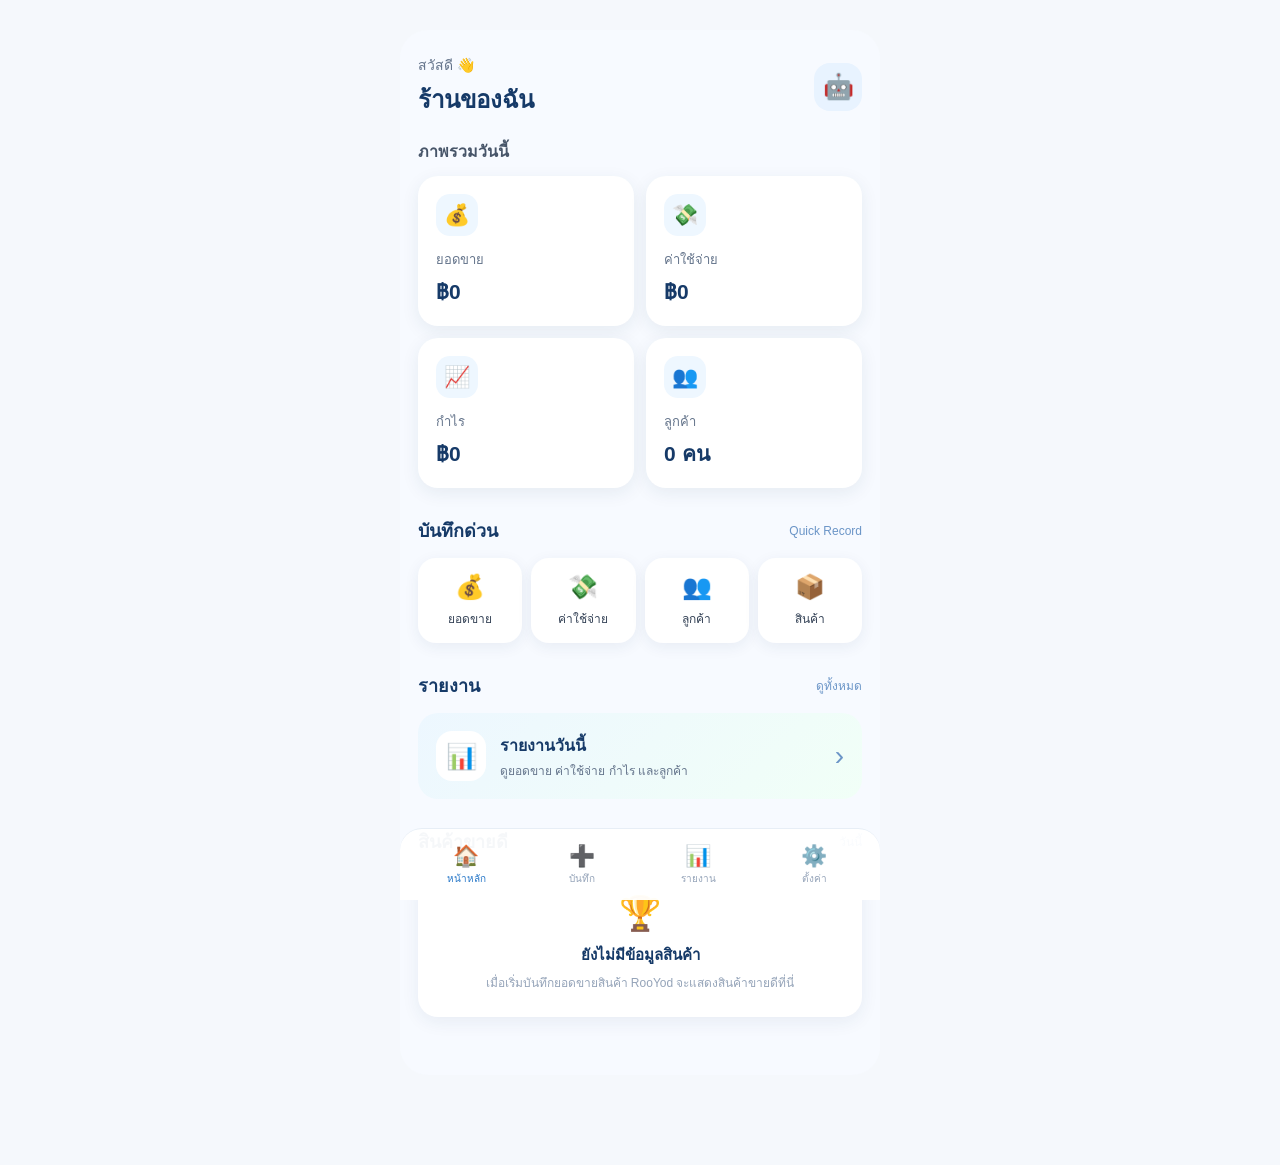
==== frontend/index.html @ 07566bac "day 26 add RooYod dashboard frontend" ====
<!DOCTYPE html>
<html lang="th">
<head>
    <meta charset="UTF-8">

    <meta
        name="viewport"
        content="width=device-width, initial-scale=1.0"
    >

    <title>RooYod by FlowMate</title>

    <link
        rel="stylesheet"
        href="style.css"
    >
</head>

<body>

    <div class="app-container">

        <header class="header">
            <div>
                <p class="greeting">สวัสดี 👋</p>
                <h1 class="shop-name">ร้านของฉัน</h1>
            </div>

            <div class="profile-button">
                🤖
            </div>
        </header>


        <section class="date-section">
            <p>ภาพรวมวันนี้</p>
        </section>


        <section class="summary-grid">

            <div class="summary-card">
                <div class="card-icon">💰</div>

                <div>
                    <p class="card-label">ยอดขาย</p>
                    <h2>฿0</h2>
                </div>
            </div>


            <div class="summary-card">
                <div class="card-icon">💸</div>

                <div>
                    <p class="card-label">ค่าใช้จ่าย</p>
                    <h2>฿0</h2>
                </div>
            </div>


            <div class="summary-card">
                <div class="card-icon">📈</div>

                <div>
                    <p class="card-label">กำไร</p>
                    <h2>฿0</h2>
                </div>
            </div>


            <div class="summary-card">
                <div class="card-icon">👥</div>

                <div>
                    <p class="card-label">ลูกค้า</p>
                    <h2>0 คน</h2>
                </div>
            </div>

        </section>


        <section class="section">

            <div class="section-header">
                <h2>บันทึกด่วน</h2>
                <span>Quick Record</span>
            </div>

            <div class="quick-grid">

                <button class="quick-button">
                    <span>💰</span>
                    <span>ยอดขาย</span>
                </button>

                <button class="quick-button">
                    <span>💸</span>
                    <span>ค่าใช้จ่าย</span>
                </button>

                <button class="quick-button">
                    <span>👥</span>
                    <span>ลูกค้า</span>
                </button>

                <button class="quick-button">
                    <span>📦</span>
                    <span>สินค้า</span>
                </button>

            </div>

        </section>


        <section class="section">

            <div class="section-header">
                <h2>รายงาน</h2>
                <span>ดูทั้งหมด</span>
            </div>

            <div class="report-card">

                <div class="report-icon">
                    📊
                </div>

                <div>
                    <h3>รายงานวันนี้</h3>
                    <p>
                        ดูยอดขาย ค่าใช้จ่าย กำไร และลูกค้า
                    </p>
                </div>

                <div class="arrow">
                    ›
                </div>

            </div>

        </section>


        <section class="section">

            <div class="section-header">
                <h2>สินค้าขายดี</h2>
                <span>วันนี้</span>
            </div>

            <div class="empty-card">

                <div class="empty-icon">
                    🏆
                </div>

                <h3>ยังไม่มีข้อมูลสินค้า</h3>

                <p>
                    เมื่อเริ่มบันทึกยอดขายสินค้า
                    RooYod จะแสดงสินค้าขายดีที่นี่
                </p>

            </div>

        </section>

    </div>


    <nav class="bottom-nav">

        <button class="nav-item active">
            <span>🏠</span>
            <small>หน้าหลัก</small>
        </button>

        <button class="nav-item">
            <span>➕</span>
            <small>บันทึก</small>
        </button>

        <button class="nav-item">
            <span>📊</span>
            <small>รายงาน</small>
        </button>

        <button class="nav-item">
            <span>⚙️</span>
            <small>ตั้งค่า</small>
        </button>

    </nav>


    <script src="script.js"></script>

</body>
</html>
---- frontend/style.css ----
* {
    margin: 0;
    padding: 0;
    box-sizing: border-box;
}

body {
    font-family: Arial, sans-serif;
    background: #f5f8fc;
    color: #1f2937;
    padding-bottom: 90px;
}

button {
    font-family: inherit;
}


/* =========================
   APP
========================= */

.app-container {
    width: 100%;
    max-width: 480px;
    margin: 0 auto;
    padding: 24px 18px 30px;
}


/* =========================
   HEADER
========================= */

.header {
    display: flex;
    align-items: center;
    justify-content: space-between;
    margin-bottom: 20px;
}

.greeting {
    font-size: 14px;
    color: #64748b;
    margin-bottom: 4px;
}

.shop-name {
    font-size: 24px;
    font-weight: 700;
    color: #163a68;
}

.profile-button {
    width: 48px;
    height: 48px;
    border-radius: 16px;
    background: #e8f3ff;
    display: flex;
    align-items: center;
    justify-content: center;
    font-size: 25px;
}


/* =========================
   DATE
========================= */

.date-section {
    margin-bottom: 12px;
}

.date-section p {
    font-size: 16px;
    font-weight: 600;
    color: #475569;
}


/* =========================
   SUMMARY
========================= */

.summary-grid {
    display: grid;
    grid-template-columns: repeat(2, 1fr);
    gap: 12px;
    margin-bottom: 28px;
}

.summary-card {
    background: #ffffff;
    border-radius: 20px;
    padding: 18px;
    box-shadow: 0 5px 18px rgba(30, 58, 95, 0.08);
}

.card-icon {
    width: 42px;
    height: 42px;
    border-radius: 14px;
    background: #eef7ff;
    display: flex;
    align-items: center;
    justify-content: center;
    font-size: 21px;
    margin-bottom: 13px;
}

.card-label {
    color: #64748b;
    font-size: 13px;
    margin-bottom: 5px;
}

.summary-card h2 {
    font-size: 21px;
    color: #163a68;
}


/* =========================
   SECTIONS
========================= */

.section {
    margin-bottom: 28px;
}

.section-header {
    display: flex;
    justify-content: space-between;
    align-items: center;
    margin-bottom: 13px;
}

.section-header h2 {
    font-size: 18px;
    color: #163a68;
}

.section-header span {
    font-size: 12px;
    color: #6b95c7;
}


/* =========================
   QUICK RECORD
========================= */

.quick-grid {
    display: grid;
    grid-template-columns: repeat(4, 1fr);
    gap: 9px;
}

.quick-button {
    border: none;
    background: #ffffff;
    border-radius: 18px;
    padding: 15px 5px;
    box-shadow: 0 4px 15px rgba(30, 58, 95, 0.07);
    display: flex;
    flex-direction: column;
    align-items: center;
    gap: 8px;
    cursor: pointer;
    color: #334155;
}

.quick-button span:first-child {
    font-size: 24px;
}

.quick-button span:last-child {
    font-size: 12px;
}


/* =========================
   REPORT
========================= */

.report-card {
    background: linear-gradient(
        135deg,
        #edf7ff,
        #f1fff7
    );
    padding: 18px;
    border-radius: 20px;
    display: flex;
    align-items: center;
    gap: 14px;
}

.report-icon {
    width: 50px;
    height: 50px;
    flex-shrink: 0;
    border-radius: 16px;
    background: #ffffff;
    display: flex;
    align-items: center;
    justify-content: center;
    font-size: 25px;
}

.report-card h3 {
    color: #163a68;
    font-size: 16px;
    margin-bottom: 4px;
}

.report-card p {
    color: #64748b;
    font-size: 12px;
    line-height: 1.5;
}

.arrow {
    margin-left: auto;
    font-size: 28px;
    color: #6b95c7;
}


/* =========================
   EMPTY / TOP PRODUCTS
========================= */

.empty-card {
    background: #ffffff;
    border-radius: 20px;
    padding: 24px 20px;
    text-align: center;
    box-shadow: 0 5px 18px rgba(30, 58, 95, 0.07);
}

.empty-icon {
    font-size: 34px;
    margin-bottom: 10px;
}

.empty-card h3 {
    color: #163a68;
    font-size: 15px;
    margin-bottom: 7px;
}

.empty-card p {
    color: #94a3b8;
    font-size: 12px;
    line-height: 1.6;
}


/* =========================
   BOTTOM NAVIGATION
========================= */

.bottom-nav {
    position: fixed;
    bottom: 0;
    left: 50%;
    transform: translateX(-50%);
    width: 100%;
    max-width: 480px;
    height: 72px;
    background: rgba(255, 255, 255, 0.96);
    border-top: 1px solid #e7eef6;
    display: grid;
    grid-template-columns: repeat(4, 1fr);
    padding: 7px 8px;
    z-index: 100;
}

.nav-item {
    background: transparent;
    border: none;
    display: flex;
    flex-direction: column;
    align-items: center;
    justify-content: center;
    gap: 3px;
    color: #94a3b8;
    cursor: pointer;
}

.nav-item span {
    font-size: 21px;
}

.nav-item small {
    font-size: 10px;
}

.nav-item.active {
    color: #2878c8;
}


/* =========================
   DESKTOP PREVIEW
========================= */

@media (min-width: 600px) {

    body {
        padding-top: 30px;
    }

    .app-container {
        background: #f7faff;
        min-height: 100vh;
        border-radius: 28px;
    }

    .bottom-nav {
        border-radius: 22px 22px 0 0;
    }
}
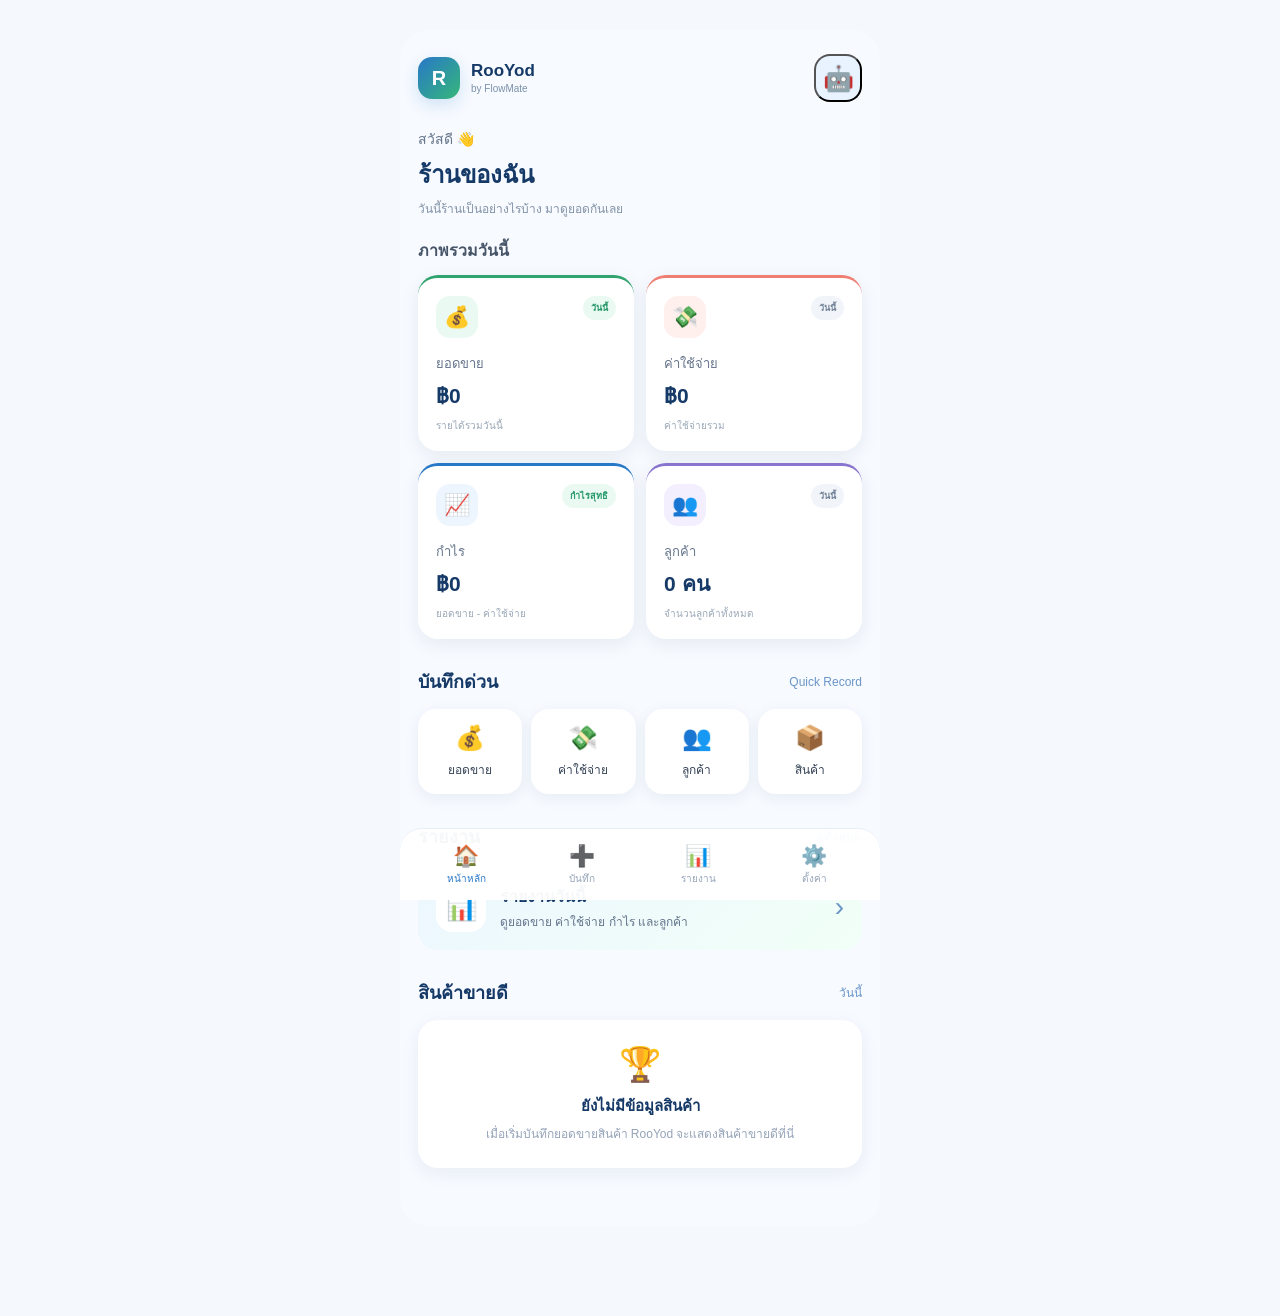
==== commit 523c0ac1: "day 26 improve RooYod dasboard v2" ====
--- a/frontend/index.html
+++ b/frontend/index.html
@@ -21,15 +21,47 @@
     <div class="app-container">
 
         <header class="header">
-            <div>
-                <p class="greeting">สวัสดี 👋</p>
-                <h1 class="shop-name">ร้านของฉัน</h1>
-            </div>
-
-            <div class="profile-button">
-                🤖
-            </div>
-        </header>
+
+    <div class="brand-area">
+
+        <div class="brand-badge">
+            R
+        </div>
+
+        <div>
+            <p class="brand-name">
+                RooYod
+            </p>
+
+            <p class="brand-subtitle">
+                by FlowMate
+            </p>
+        </div>
+
+    </div>
+
+    <button class="profile-button">
+        🤖
+    </button>
+
+</header>
+
+
+<section class="welcome-section">
+
+    <p class="greeting">
+        สวัสดี 👋
+    </p>
+
+    <h1 class="shop-name">
+        ร้านของฉัน
+    </h1>
+
+    <p class="welcome-text">
+        วันนี้ร้านเป็นอย่างไรบ้าง มาดูยอดกันเลย
+    </p>
+
+</section>
 
 
         <section class="date-section">
@@ -39,43 +71,118 @@
 
         <section class="summary-grid">
 
-            <div class="summary-card">
-                <div class="card-icon">💰</div>
-
-                <div>
-                    <p class="card-label">ยอดขาย</p>
-                    <h2>฿0</h2>
-                </div>
-            </div>
-
-
-            <div class="summary-card">
-                <div class="card-icon">💸</div>
-
-                <div>
-                    <p class="card-label">ค่าใช้จ่าย</p>
-                    <h2>฿0</h2>
-                </div>
-            </div>
-
-
-            <div class="summary-card">
-                <div class="card-icon">📈</div>
-
-                <div>
-                    <p class="card-label">กำไร</p>
-                    <h2>฿0</h2>
-                </div>
-            </div>
-
-
-            <div class="summary-card">
-                <div class="card-icon">👥</div>
-
-                <div>
-                    <p class="card-label">ลูกค้า</p>
-                    <h2>0 คน</h2>
-                </div>
+            <div class="summary-card sales-card">
+
+                <div class="card-top">
+
+                    <div class="card-icon">
+                        💰
+                    </div>
+
+                    <span class="card-status positive">
+                        วันนี้
+                    </span>
+
+                </div>
+
+                <p class="card-label">
+                    ยอดขาย
+                </p>
+
+                <h2>
+                    ฿0
+                </h2>
+
+                <p class="card-detail">
+                    รายได้รวมวันนี้
+                </p>
+
+            </div>
+
+
+            <div class="summary-card expense-card">
+
+                <div class="card-top">
+
+                    <div class="card-icon">
+                        💸
+                    </div>
+
+                    <span class="card-status">
+                        วันนี้
+                    </span>
+
+                </div>
+
+                <p class="card-label">
+                    ค่าใช้จ่าย
+                </p>
+
+                <h2>
+                    ฿0
+                </h2>
+
+                <p class="card-detail">
+                    ค่าใช้จ่ายรวม
+                </p>
+
+            </div>
+
+
+            <div class="summary-card profit-card">
+
+                <div class="card-top">
+
+                    <div class="card-icon">
+                        📈
+                    </div>
+
+                    <span class="card-status positive">
+                        กำไรสุทธิ
+                    </span>
+
+                </div>
+
+                <p class="card-label">
+                    กำไร
+                </p>
+
+                <h2>
+                    ฿0
+                </h2>
+
+                <p class="card-detail">
+                    ยอดขาย - ค่าใช้จ่าย
+                </p>
+
+            </div>
+
+            <div class="summary-card customer-card">
+
+                <div class="card-top">
+
+                    <div class="card-icon">
+                        👥
+                    </div>
+
+                    <span class="card-status">
+                        วันนี้
+                    </span>
+
+                </div>
+
+                <p class="card-label">
+                    ลูกค้า
+                </p>
+
+                <h2>
+                    0 คน
+                </h2>
+
+                <p class="card-detail">
+                    จำนวนลูกค้าทั้งหมด
+                </p>
+
             </div>
 
         </section>
--- a/frontend/style.css
+++ b/frontend/style.css
@@ -321,4 +321,187 @@
     .bottom-nav {
         border-radius: 22px 22px 0 0;
     }
+}
+/* =========================
+   ROOYOD DASHBOARD V2
+========================= */
+
+.header {
+    margin-bottom: 26px;
+}
+
+.brand-area {
+    display: flex;
+    align-items: center;
+    gap: 11px;
+}
+
+.brand-badge {
+    width: 42px;
+    height: 42px;
+    border-radius: 14px;
+
+    display: flex;
+    align-items: center;
+    justify-content: center;
+
+    background: linear-gradient(
+        135deg,
+        #2878c8,
+        #35b779
+    );
+
+    color: #ffffff;
+    font-size: 20px;
+    font-weight: 800;
+
+    box-shadow:
+        0 6px 16px rgba(40, 120, 200, 0.18);
+}
+
+.brand-name {
+    font-size: 17px;
+    font-weight: 800;
+    color: #163a68;
+    line-height: 1.1;
+}
+
+.brand-subtitle {
+    margin-top: 3px;
+    font-size: 10px;
+    color: #7b91aa;
+}
+
+
+/* Welcome */
+
+.welcome-section {
+    margin-bottom: 20px;
+}
+
+.welcome-section .greeting {
+    margin-bottom: 5px;
+}
+
+.welcome-text {
+    margin-top: 6px;
+
+    color: #8292a5;
+    font-size: 12px;
+    line-height: 1.5;
+}
+
+
+/* KPI */
+
+.summary-card {
+    min-height: 160px;
+    position: relative;
+    overflow: hidden;
+
+    transition:
+        transform 0.2s ease,
+        box-shadow 0.2s ease;
+}
+
+.summary-card:hover {
+    transform: translateY(-2px);
+
+    box-shadow:
+        0 9px 24px rgba(30, 58, 95, 0.11);
+}
+
+.card-top {
+    display: flex;
+    align-items: flex-start;
+    justify-content: space-between;
+
+    margin-bottom: 15px;
+}
+
+.card-top .card-icon {
+    margin-bottom: 0;
+}
+
+.card-status {
+    padding: 5px 8px;
+
+    border-radius: 999px;
+
+    background: #f1f5f9;
+
+    color: #718096;
+    font-size: 9px;
+    font-weight: 600;
+}
+
+.card-status.positive {
+    background: #eafaf2;
+    color: #239667;
+}
+
+.card-detail {
+    margin-top: 7px;
+
+    color: #9aa8b7;
+    font-size: 10px;
+    line-height: 1.4;
+}
+
+
+/* Individual KPI identity */
+
+.sales-card {
+    border-top: 3px solid #31a36e;
+}
+
+.expense-card {
+    border-top: 3px solid #ef7e73;
+}
+
+.profit-card {
+    border-top: 3px solid #2878c8;
+}
+
+.customer-card {
+    border-top: 3px solid #8a75ce;
+}
+
+
+.sales-card .card-icon {
+    background: #eafaf2;
+}
+
+.expense-card .card-icon {
+    background: #fff0ee;
+}
+
+.profit-card .card-icon {
+    background: #edf5ff;
+}
+
+.customer-card .card-icon {
+    background: #f3efff;
+}
+
+
+/* Quick record improvement */
+
+.quick-button {
+    min-height: 82px;
+
+    transition:
+        transform 0.15s ease,
+        box-shadow 0.15s ease;
+}
+
+.quick-button:hover {
+    transform: translateY(-2px);
+
+    box-shadow:
+        0 7px 20px rgba(30, 58, 95, 0.11);
+}
+
+.quick-button:active {
+    transform: scale(0.97);
 }
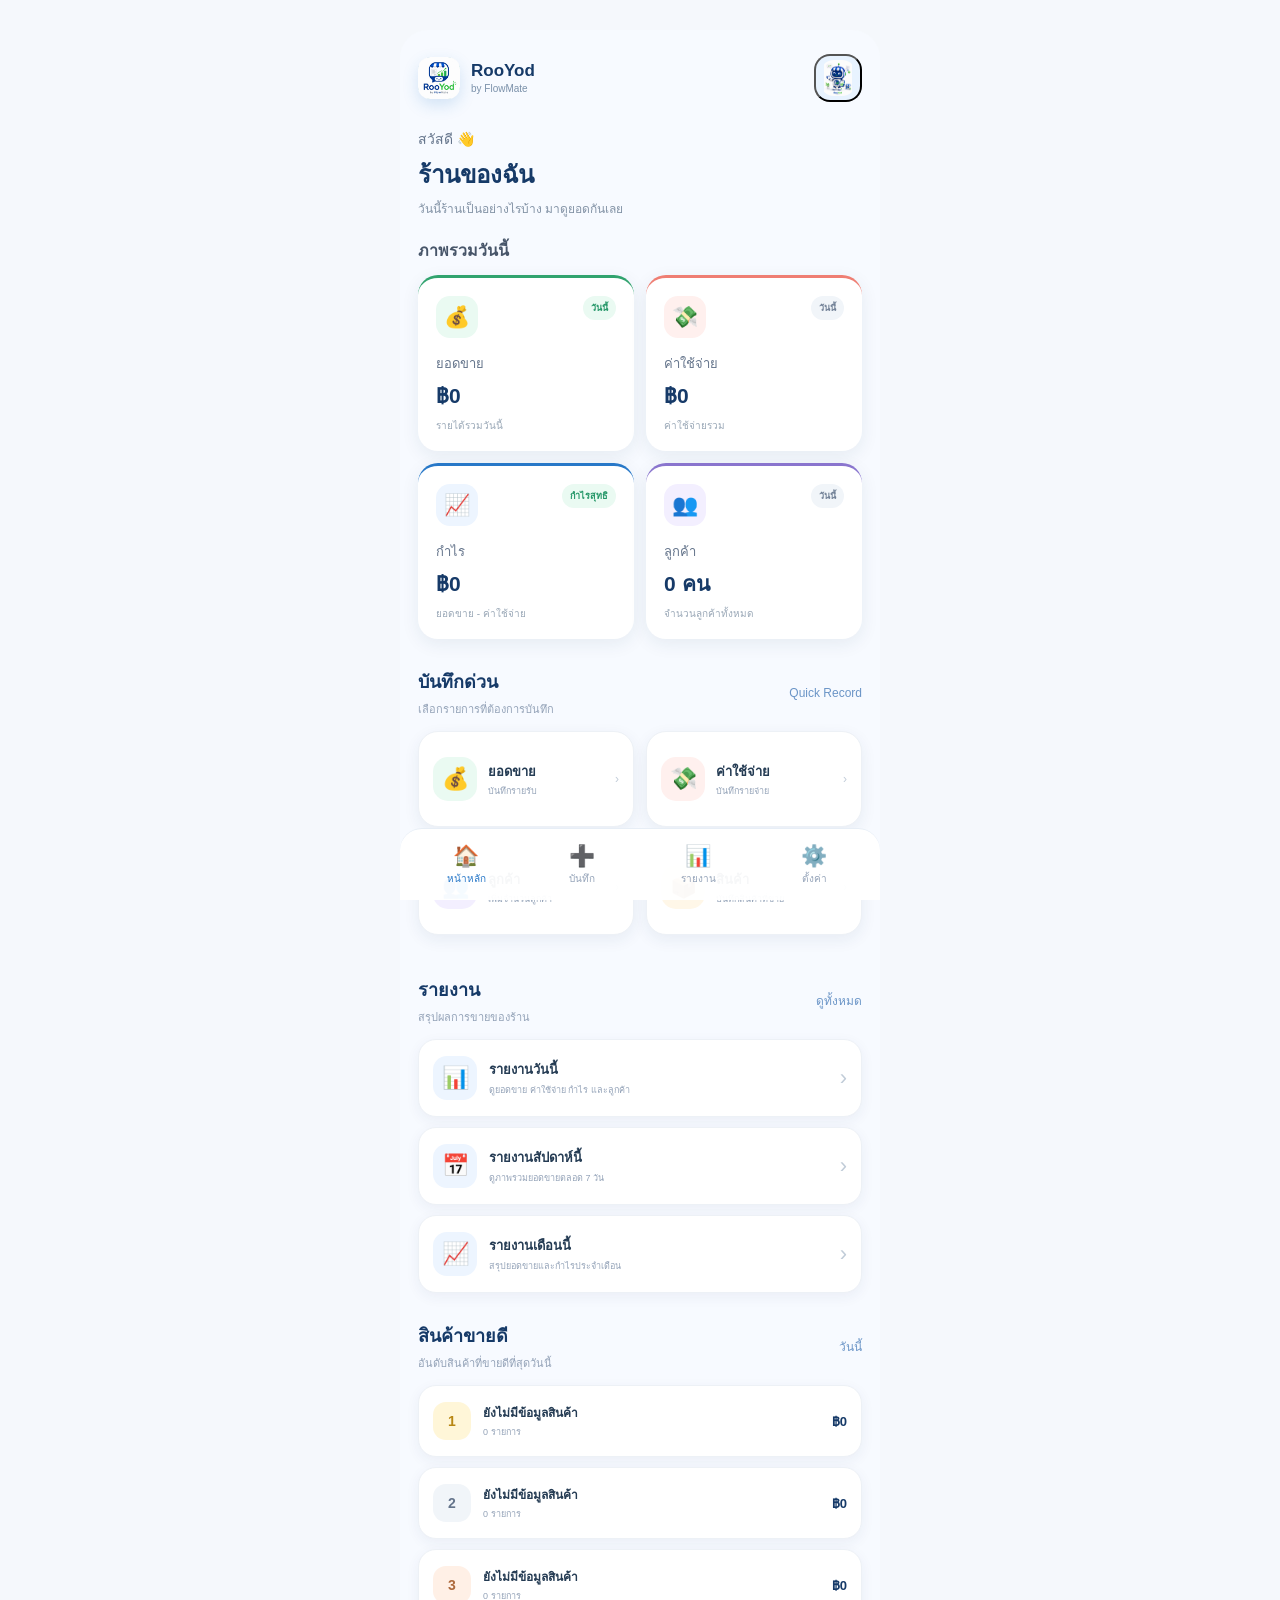
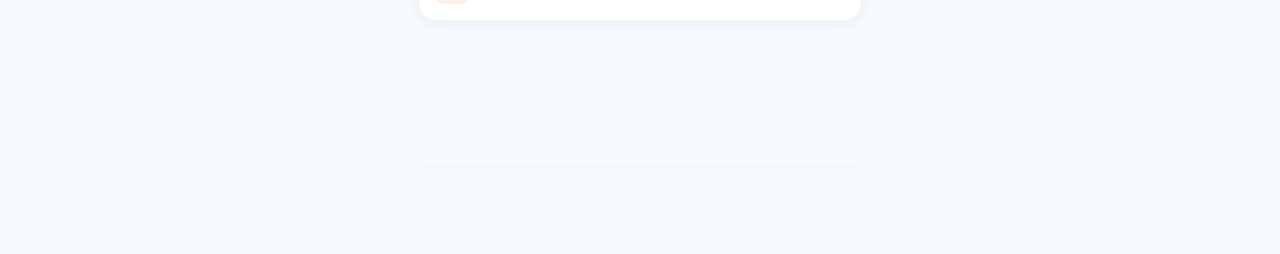
==== commit d8848349: "Day 26 finish" ====
--- a/frontend/index.html
+++ b/frontend/index.html
@@ -25,7 +25,11 @@
     <div class="brand-area">
 
         <div class="brand-badge">
-            R
+            <img
+                src="assets/rooyod-logo.jpg"
+                alt="RooYod Logo"
+                class="brand-logo"
+            >
         </div>
 
         <div>
@@ -41,8 +45,12 @@
     </div>
 
     <button class="profile-button">
-        🤖
-    </button>
+    <img
+        src="assets/rooyod-mascot.jpg"
+        alt="RooYod Mascot"
+        class="mascot-image"
+    >
+</button>
 
 </header>
 
@@ -188,95 +196,247 @@
         </section>
 
 
-        <section class="section">
+        <section class="section quick-section">
 
             <div class="section-header">
-                <h2>บันทึกด่วน</h2>
+                <div>
+                    <h2>บันทึกด่วน</h2>
+                    <p class="section-description">
+                        เลือกรายการที่ต้องการบันทึก
+                    </p>
+                </div>
                 <span>Quick Record</span>
             </div>
 
+
             <div class="quick-grid">
 
-                <button class="quick-button">
-                    <span>💰</span>
-                    <span>ยอดขาย</span>
+                <button class="quick-button quick-sales">
+
+                    <div class="quick-icon-wrap">
+                        💰
+                    </div>
+
+                    <div class="quick-content">
+                        <strong>ยอดขาย</strong>
+                        <small>บันทึกรายรับ</small>
+                    </div>
+
+                    <span class="quick-arrow">
+                        ›
+                    </span>
+
                 </button>
 
-                <button class="quick-button">
-                    <span>💸</span>
-                    <span>ค่าใช้จ่าย</span>
+
+                <button class="quick-button quick-expense">
+
+                    <div class="quick-icon-wrap">
+                        💸
+                    </div>
+
+                    <div class="quick-content">
+                        <strong>ค่าใช้จ่าย</strong>
+                        <small>บันทึกรายจ่าย</small>
+                    </div>
+
+                    <span class="quick-arrow">
+                        ›
+                    </span>
+
                 </button>
 
-                <button class="quick-button">
-                    <span>👥</span>
-                    <span>ลูกค้า</span>
+
+        <button class="quick-button quick-customer">
+
+            <div class="quick-icon-wrap">
+                👥
+            </div>
+
+            <div class="quick-content">
+                <strong>ลูกค้า</strong>
+                <small>เพิ่มจำนวนลูกค้า</small>
+            </div>
+
+            <span class="quick-arrow">
+                ›
+            </span>
+
+        </button>
+
+
+        <button class="quick-button quick-product">
+
+            <div class="quick-icon-wrap">
+                📦
+            </div>
+
+            <div class="quick-content">
+                <strong>สินค้า</strong>
+                <small>บันทึกสินค้าที่ขาย</small>
+            </div>
+
+            <span class="quick-arrow">
+                ›
+            </span>
+
+        </button>
+
+    </div>
+
+</section>
+
+
+        <section class="section report-section">
+
+            <div class="section-header">
+                <div>
+                    <h2>รายงาน</h2>
+                    <p class="section-description">
+                        สรุปผลการขายของร้าน
+                    </p>
+                </div>
+                <span>ดูทั้งหมด</span>
+            </div>
+
+
+            <div class="report-list">
+
+                <button class="report-item">
+
+                    <div class="report-icon-wrap">
+                        📊
+                    </div>
+
+                    <div class="report-info">
+                        <strong>รายงานวันนี้</strong>
+                        <small>
+                            ดูยอดขาย ค่าใช้จ่าย กำไร และลูกค้า
+                        </small>
+                    </div>
+
+                    <span class="report-arrow">
+                        ›
+                    </span>
+
                 </button>
 
-                <button class="quick-button">
-                    <span>📦</span>
-                    <span>สินค้า</span>
+
+                <button class="report-item">
+
+                    <div class="report-icon-wrap">
+                        📅
+                    </div>
+
+                    <div class="report-info">
+                        <strong>รายงานสัปดาห์นี้</strong>
+                        <small>
+                            ดูภาพรวมยอดขายตลอด 7 วัน
+                        </small>
+                    </div>
+
+                    <span class="report-arrow">
+                        ›
+                    </span>
+
                 </button>
 
+
+                <button class="report-item">
+
+                    <div class="report-icon-wrap">
+                        📈
+                    </div>
+
+                    <div class="report-info">
+                        <strong>รายงานเดือนนี้</strong>
+                        <small>
+                            สรุปยอดขายและกำไรประจำเดือน
+                        </small>
+                    </div>
+
+                    <span class="report-arrow">
+                        ›
+                    </span>
+
+                </button>
+
             </div>
 
         </section>
 
-
-        <section class="section">
-
-            <div class="section-header">
-                <h2>รายงาน</h2>
-                <span>ดูทั้งหมด</span>
-            </div>
-
-            <div class="report-card">
-
-                <div class="report-icon">
-                    📊
-                </div>
-
-                <div>
-                    <h3>รายงานวันนี้</h3>
-                    <p>
-                        ดูยอดขาย ค่าใช้จ่าย กำไร และลูกค้า
-                    </p>
-                </div>
-
-                <div class="arrow">
-                    ›
-                </div>
-
-            </div>
-
-        </section>
-
-
-        <section class="section">
-
-            <div class="section-header">
-                <h2>สินค้าขายดี</h2>
-                <span>วันนี้</span>
-            </div>
-
-            <div class="empty-card">
-
-                <div class="empty-icon">
-                    🏆
-                </div>
-
-                <h3>ยังไม่มีข้อมูลสินค้า</h3>
-
-                <p>
-                    เมื่อเริ่มบันทึกยอดขายสินค้า
-                    RooYod จะแสดงสินค้าขายดีที่นี่
-                </p>
-
-            </div>
-
-        </section>
-
+<section class="section top-products-section">
+
+    <div class="section-header">
+        <div>
+            <h2>สินค้าขายดี</h2>
+            <p class="section-description">
+                อันดับสินค้าที่ขายดีที่สุดวันนี้
+            </p>
+        </div>
+
+        <span>วันนี้</span>
     </div>
 
+
+    <div class="top-products-list">
+
+        <div class="product-rank-item">
+
+            <div class="rank-number gold">
+                1
+            </div>
+
+            <div class="product-info">
+                <strong>ยังไม่มีข้อมูลสินค้า</strong>
+                <small>0 รายการ</small>
+            </div>
+
+            <div class="product-amount">
+                ฿0
+            </div>
+
+        </div>
+
+
+        <div class="product-rank-item">
+
+            <div class="rank-number silver">
+                2
+            </div>
+
+            <div class="product-info">
+                <strong>ยังไม่มีข้อมูลสินค้า</strong>
+                <small>0 รายการ</small>
+            </div>
+
+            <div class="product-amount">
+                ฿0
+            </div>
+
+        </div>
+
+
+        <div class="product-rank-item">
+
+            <div class="rank-number bronze">
+                3
+            </div>
+
+            <div class="product-info">
+                <strong>ยังไม่มีข้อมูลสินค้า</strong>
+                <small>0 รายการ</small>
+            </div>
+
+            <div class="product-amount">
+                ฿0
+            </div>
+
+        </div>
+
+    </div>
+
+</section>
 
     <nav class="bottom-nav">
 
--- a/frontend/style.css
+++ b/frontend/style.css
@@ -504,4 +504,339 @@
 
 .quick-button:active {
     transform: scale(0.97);
+}
+
+/* =========================
+   QUICK RECORD V2.1
+========================= */
+
+.quick-section {
+    margin-top: 4px;
+}
+
+.section-description {
+    margin-top: 4px;
+    font-size: 11px;
+    color: #94a3b8;
+}
+
+.quick-grid {
+    display: grid;
+    grid-template-columns: repeat(2, 1fr);
+    gap: 12px;
+}
+
+.quick-button {
+    min-height: 96px;
+    padding: 14px;
+
+    border: 1px solid #edf1f6;
+    border-radius: 20px;
+
+    background: #ffffff;
+
+    display: grid;
+    grid-template-columns: auto 1fr auto;
+    align-items: center;
+    gap: 11px;
+
+    text-align: left;
+
+    box-shadow:
+        0 5px 16px rgba(30, 58, 95, 0.07);
+}
+
+.quick-icon-wrap {
+    width: 44px;
+    height: 44px;
+
+    border-radius: 15px;
+
+    display: flex;
+    align-items: center;
+    justify-content: center;
+
+    font-size: 22px;
+}
+
+.quick-content {
+    display: flex;
+    flex-direction: column;
+    gap: 3px;
+}
+
+.quick-content strong {
+    font-size: 13px;
+    color: #243b53;
+}
+
+.quick-content small {
+    font-size: 9px;
+    color: #94a3b8;
+    line-height: 1.35;
+}
+
+.quick-arrow {
+    font-size: 22px;
+    color: #c1ccd8;
+}
+
+
+/* สีแต่ละปุ่ม */
+
+.quick-sales .quick-icon-wrap {
+    background: #eafaf2;
+}
+
+.quick-expense .quick-icon-wrap {
+    background: #fff0ee;
+}
+
+.quick-customer .quick-icon-wrap {
+    background: #f3efff;
+}
+
+.quick-product .quick-icon-wrap {
+    background: #fff7e8;
+}
+
+
+/* Hover */
+
+.quick-button:hover {
+    transform: translateY(-2px);
+
+    box-shadow:
+        0 8px 22px rgba(30, 58, 95, 0.11);
+}
+
+.quick-button:active {
+    transform: scale(0.98);
+}
+
+
+/* Mobile */
+
+@media (max-width: 420px) {
+
+    .quick-grid {
+        grid-template-columns: 1fr;
+    }
+
+    .quick-button {
+        min-height: 78px;
+    }
+}
+
+/* =========================
+   MOBILE SAFE SPACE
+========================= */
+
+.app-container {
+    padding-bottom: 115px;
+}
+
+.quick-section {
+    padding-bottom: 12px;
+}
+
+@media (max-width: 420px) {
+
+    .app-container {
+        padding-left: 14px;
+        padding-right: 14px;
+        padding-bottom: 105px;
+    }
+
+    .summary-grid {
+        gap: 10px;
+    }
+
+    .summary-card {
+        min-height: 145px;
+        padding: 15px;
+    }
+}
+
+/* =========================
+   REPORT LIST V2.1
+========================= */
+
+.report-list {
+    display: flex;
+    flex-direction: column;
+    gap: 10px;
+}
+
+.report-item {
+    width: 100%;
+    min-height: 78px;
+
+    padding: 13px 14px;
+
+    border: 1px solid #edf1f6;
+    border-radius: 18px;
+
+    background: #ffffff;
+
+    display: grid;
+    grid-template-columns: auto 1fr auto;
+    align-items: center;
+    gap: 12px;
+
+    text-align: left;
+    cursor: pointer;
+
+    box-shadow:
+        0 4px 14px rgba(30, 58, 95, 0.06);
+
+    transition:
+        transform 0.15s ease,
+        box-shadow 0.15s ease;
+}
+
+.report-item:hover {
+    transform: translateY(-2px);
+
+    box-shadow:
+        0 7px 20px rgba(30, 58, 95, 0.10);
+}
+
+.report-item:active {
+    transform: scale(0.98);
+}
+
+.report-icon-wrap {
+    width: 44px;
+    height: 44px;
+
+    border-radius: 14px;
+
+    display: flex;
+    align-items: center;
+    justify-content: center;
+
+    background: #edf5ff;
+
+    font-size: 22px;
+}
+
+.report-info {
+    display: flex;
+    flex-direction: column;
+    gap: 4px;
+}
+
+.report-info strong {
+    color: #243b53;
+    font-size: 13px;
+}
+
+.report-info small {
+    color: #94a3b8;
+    font-size: 9px;
+    line-height: 1.4;
+}
+
+.report-arrow {
+    font-size: 22px;
+    color: #c1ccd8;
+}
+
+/* =========================
+   TOP PRODUCTS V2.1
+========================= */
+
+.top-products-list {
+    display: flex;
+    flex-direction: column;
+    gap: 10px;
+}
+
+.product-rank-item {
+    min-height: 72px;
+    padding: 12px 14px;
+
+    border: 1px solid #edf1f6;
+    border-radius: 18px;
+
+    background: #ffffff;
+
+    display: grid;
+    grid-template-columns: auto 1fr auto;
+    align-items: center;
+    gap: 12px;
+
+    box-shadow:
+        0 4px 14px rgba(30, 58, 95, 0.06);
+}
+
+.rank-number {
+    width: 38px;
+    height: 38px;
+
+    border-radius: 13px;
+
+    display: flex;
+    align-items: center;
+    justify-content: center;
+
+    font-size: 14px;
+    font-weight: 800;
+}
+
+.rank-number.gold {
+    background: #fff6d8;
+    color: #b88713;
+}
+
+.rank-number.silver {
+    background: #f1f5f9;
+    color: #64748b;
+}
+
+.rank-number.bronze {
+    background: #fff0e6;
+    color: #ad6a3d;
+}
+
+.product-info {
+    display: flex;
+    flex-direction: column;
+    gap: 3px;
+}
+
+.product-info strong {
+    color: #243b53;
+    font-size: 12px;
+}
+
+.product-info small {
+    color: #94a3b8;
+    font-size: 9px;
+}
+
+.product-amount {
+    color: #163a68;
+    font-size: 13px;
+    font-weight: 700;
+}
+
+.mascot-image {
+    width: 100%;
+    height: 100%;
+    object-fit: contain;
+    border-radius: 14px;
+}
+
+.profile-button {
+    overflow: hidden;
+    padding: 4px;
+}
+
+.brand-logo {
+    width: 100%;
+    height: 100%;
+    object-fit: contain;
+    border-radius: 12px;
 }
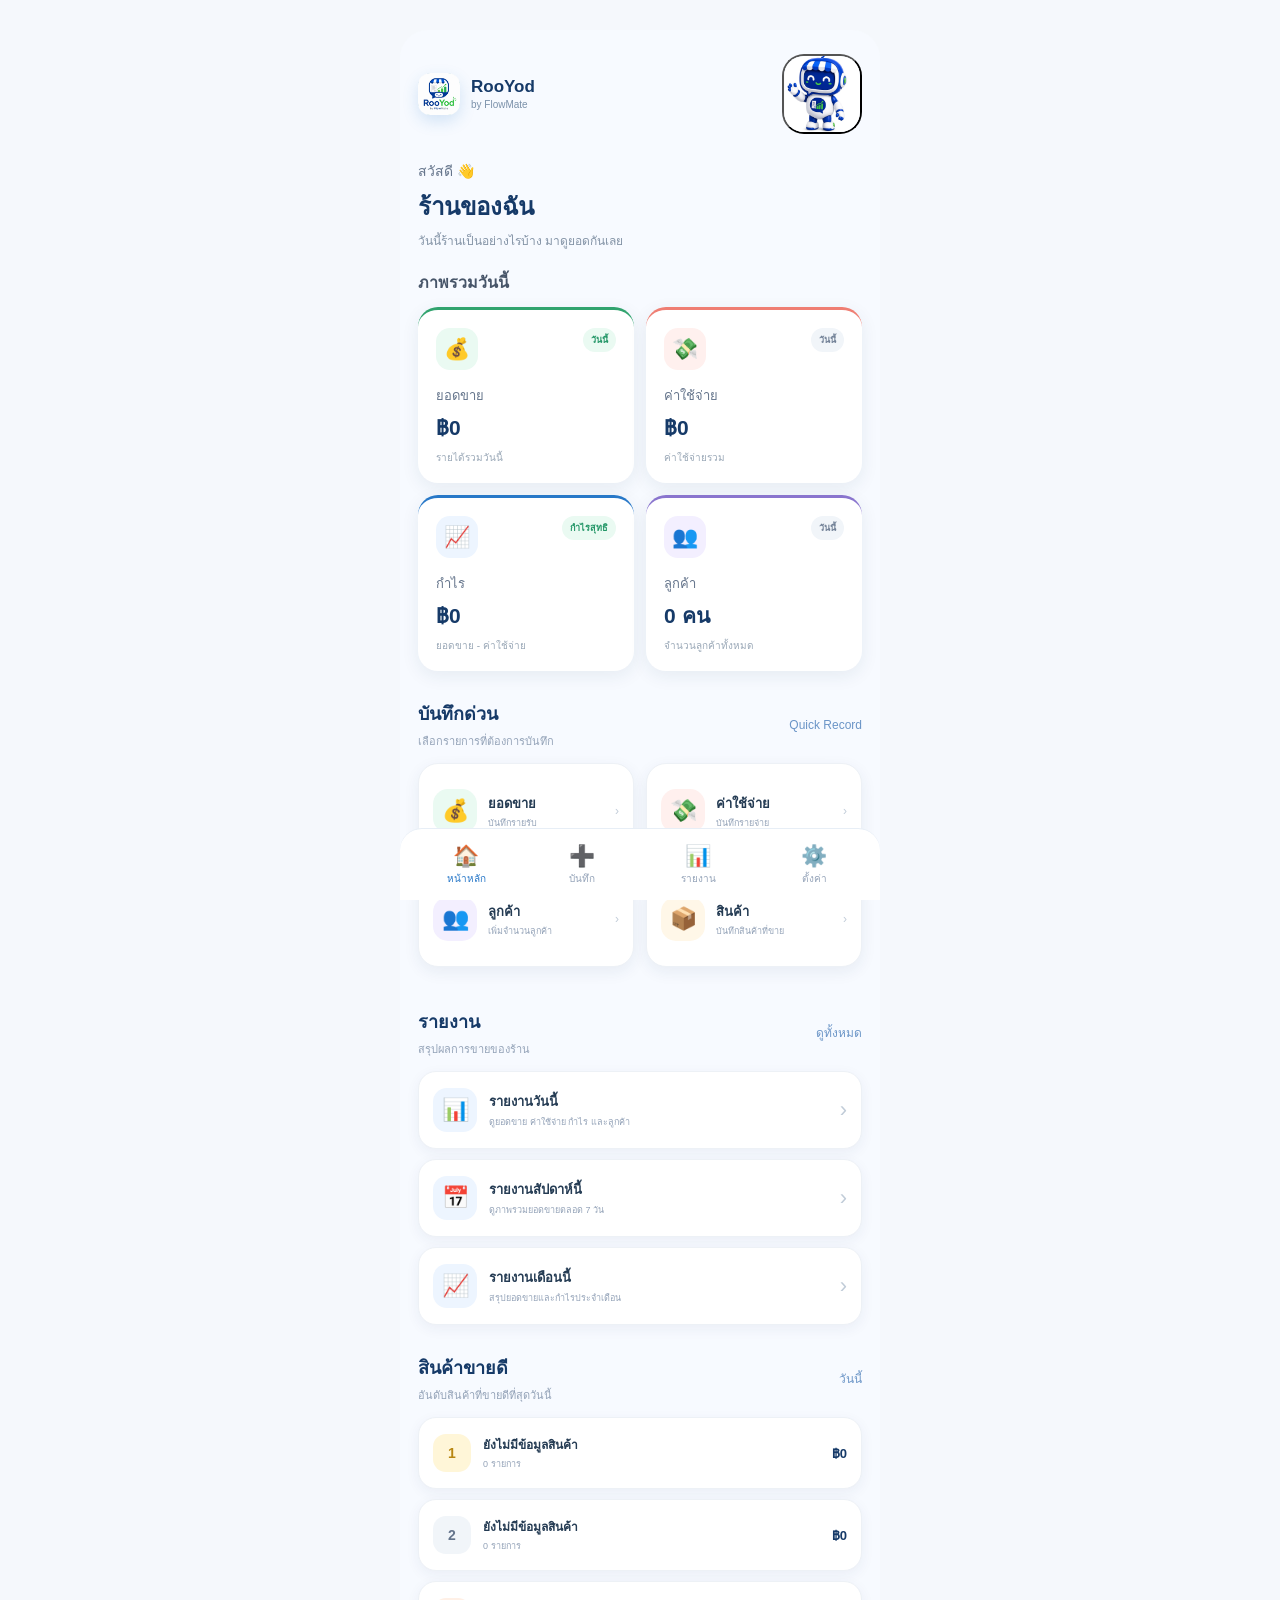
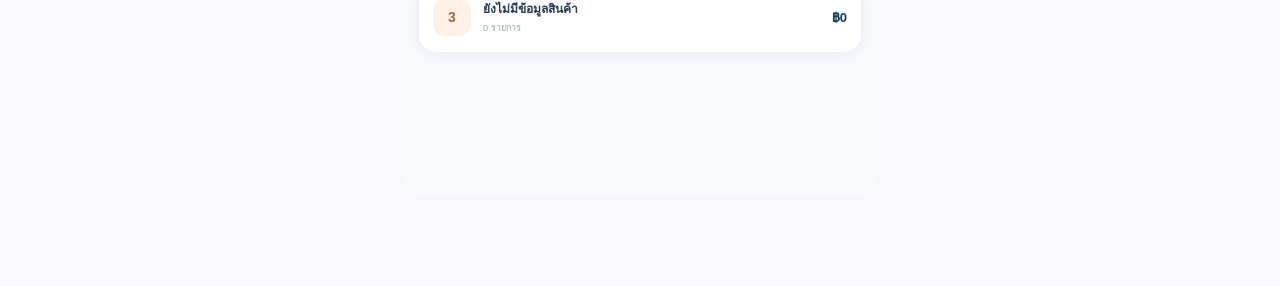
==== commit 43d09373: "Day 26 - complete dashboard whit logo and mascot" ====
--- a/frontend/index.html
+++ b/frontend/index.html
@@ -46,7 +46,7 @@
 
     <button class="profile-button">
     <img
-        src="assets/rooyod-mascot.jpg"
+        src="assets/rooyod-mascot1.jpg"
         alt="RooYod Mascot"
         class="mascot-image"
     >
--- a/frontend/style.css
+++ b/frontend/style.css
@@ -825,13 +825,21 @@
 .mascot-image {
     width: 100%;
     height: 100%;
-    object-fit: contain;
-    border-radius: 14px;
+    object-fit: cover;
+    border-radius: 16px;
 }
 
 .profile-button {
+    width: 80px;
+    height: 80px;
+    border-radius: 22px;
+    padding: 0;
+
+    display: flex;
+    align-items: center;
+    justify-content: center;
+
     overflow: hidden;
-    padding: 4px;
 }
 
 .brand-logo {
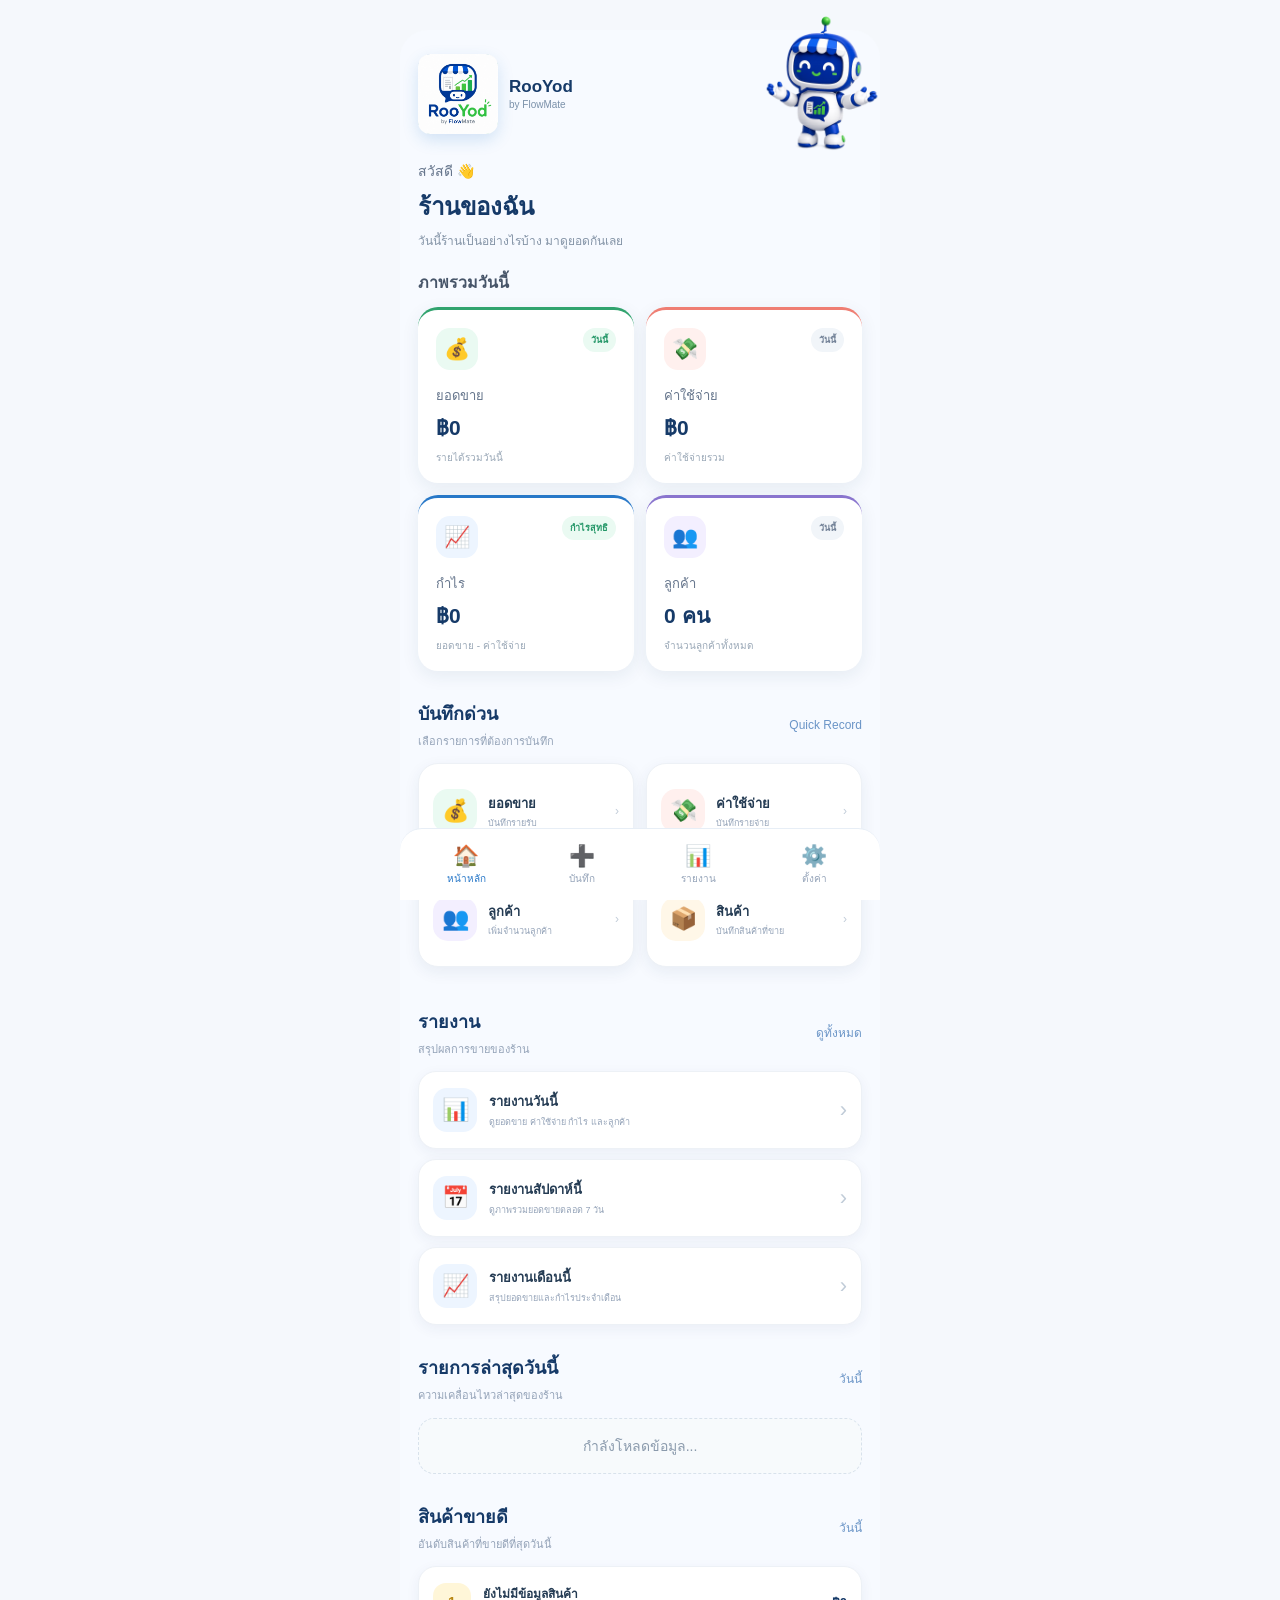
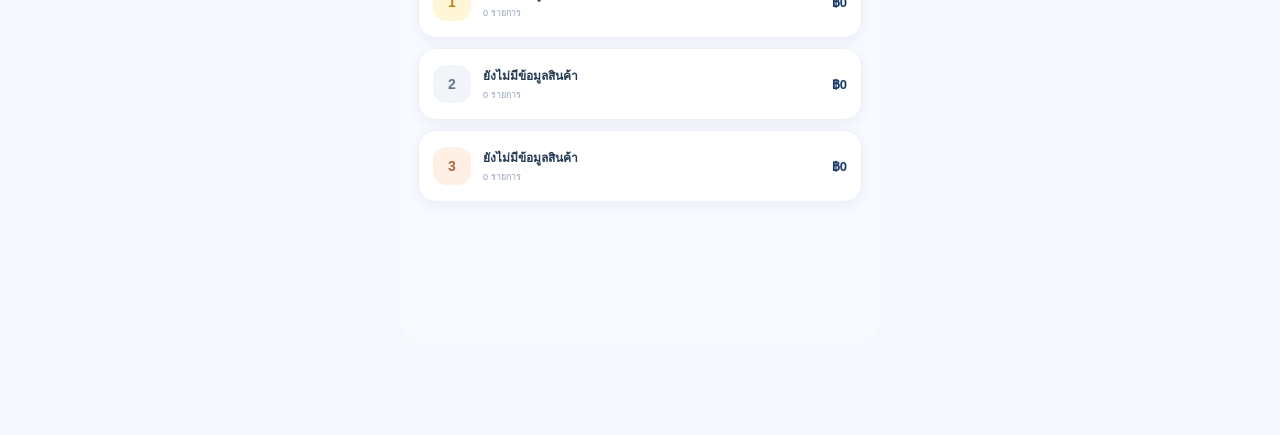
==== commit aeca58bb: "Day 27 complete web app quick record" ====
--- a/frontend/index.html
+++ b/frontend/index.html
@@ -46,7 +46,7 @@
 
     <button class="profile-button">
     <img
-        src="assets/rooyod-mascot1.jpg"
+        src="assets/rooyod-mascot3.png"
         alt="RooYod Mascot"
         class="mascot-image"
     >
@@ -97,9 +97,7 @@
                     ยอดขาย
                 </p>
 
-                <h2>
-                    ฿0
-                </h2>
+                <h2 id="sales-value">฿0</h2>
 
                 <p class="card-detail">
                     รายได้รวมวันนี้
@@ -126,9 +124,7 @@
                     ค่าใช้จ่าย
                 </p>
 
-                <h2>
-                    ฿0
-                </h2>
+                <h2 id="expense-value">฿0</h2>
 
                 <p class="card-detail">
                     ค่าใช้จ่ายรวม
@@ -155,9 +151,7 @@
                     กำไร
                 </p>
 
-                <h2>
-                    ฿0
-                </h2>
+                <h2 id="profit-value">฿0</h2>
 
                 <p class="card-detail">
                     ยอดขาย - ค่าใช้จ่าย
@@ -183,9 +177,7 @@
                     ลูกค้า
                 </p>
 
-                <h2>
-                    0 คน
-                </h2>
+                <h2 id="customers-value">0 คน</h2>
 
                 <p class="card-detail">
                     จำนวนลูกค้าทั้งหมด
@@ -365,6 +357,27 @@
 
         </section>
 
+<section class="section latest-section">
+
+    <div class="section-header">
+        <div>
+            <h2>รายการล่าสุดวันนี้</h2>
+            <p class="section-description">
+                ความเคลื่อนไหวล่าสุดของร้าน
+            </p>
+        </div>
+
+        <span>วันนี้</span>
+    </div>
+
+    <div id="latest-transactions" class="latest-transactions">
+        <div class="latest-empty">
+            กำลังโหลดข้อมูล...
+        </div>
+    </div>
+
+</section>
+
 <section class="section top-products-section">
 
     <div class="section-header">
@@ -379,7 +392,7 @@
     </div>
 
 
-    <div class="top-products-list">
+    <div class="top-products-list" id="top-products">
 
         <div class="product-rank-item">
 
@@ -438,6 +451,220 @@
 
 </section>
 
+    <div id="record-modal" class="record-modal">
+    <div class="record-modal-card">
+
+        <div class="record-modal-header">
+            <div>
+                <h2>บันทึกรายการ</h2>
+                <p>เลือกรายการที่ต้องการบันทึก</p>
+            </div>
+
+            <button id="close-record-modal" class="modal-close">
+                ✕
+            </button>
+        </div>
+
+        <div class="record-options">
+
+        <button class="record-option" id="sales-record-option">
+            <span>💰</span>
+            <strong>ยอดขาย</strong>
+        </button>
+
+            <button id="product-record-option" class="record-option">
+                <span>🛍️</span>
+                <strong>ขายสินค้า</strong>
+            </button>
+
+            <button id="expense-record-option" class="record-option">
+                <span>💸</span>
+                <strong>ค่าใช้จ่าย</strong>
+            </button>
+
+            <button id="customer-record-option" class="record-option">
+                <span>👥</span>
+                <strong>ลูกค้า</strong>
+            </button>
+
+        </div>
+
+        <div id="sales-form" class="sales-form">
+
+    <div class="sales-form-header">
+        <button id="back-to-record-options" class="form-back">
+            ←
+        </button>
+
+        <div>
+            <h2>บันทึกยอดขาย</h2>
+            <p>กรอกยอดขายที่ต้องการบันทึก</p>
+        </div>
+    </div>
+
+    <label class="form-label" for="sales-amount">
+        จำนวนเงิน
+    </label>
+
+    <div class="amount-input-wrap">
+        <span>฿</span>
+
+        <input
+            type="number"
+            id="sales-amount"
+            placeholder="0.00"
+            min="0"
+            step="0.01"
+        >
+    </div>
+
+    <button id="submit-sales" class="submit-record-button">
+        บันทึกยอดขาย
+    </button>
+
+</div>
+<div id="expense-form" class="sales-form">
+    <div class="sales-form-header">
+        <button id="back-to-record-options-expense" class="form-back">
+            ←
+        </button>
+
+        <div>
+            <h2>บันทึกค่าใช้จ่าย</h2>
+            <p>กรอกข้อมูลค่าใช้จ่ายที่ต้องการบันทึก</p>
+        </div>
+    </div>
+
+    <div class="sales-input-group">
+        <label for="expense-amount">จำนวนเงิน</label>
+
+        <div class="sales-amount-input">
+            <span>฿</span>
+
+            <input
+                type="number"
+                id="expense-amount"
+                placeholder="0.00"
+                min="0"
+                step="0.01"
+            >
+        </div>
+    </div>
+
+    <div class="sales-input-group">
+        <label for="expense-description">รายละเอียดค่าใช้จ่าย</label>
+
+        <input
+            type="text"
+            id="expense-description"
+            placeholder="เช่น ค่านม, ค่าน้ำแข็ง, ค่าวัตถุดิบ"
+        >
+    </div>
+
+    <button id="submit-expense" class="submit-record-button">
+        บันทึกค่าใช้จ่าย
+    </button>
+</div>
+
+<div id="customer-form" class="sales-form">
+
+    <div class="sales-form-header">
+        <button
+            id="back-to-record-options-customer"
+            class="form-back"
+        >
+            ←
+        </button>
+
+        <div>
+            <h2>บันทึกลูกค้า</h2>
+            <p>กรอกจำนวนลูกค้าที่ต้องการบันทึก</p>
+        </div>
+    </div>
+
+    <div class="sales-input-group">
+        <label for="customer-count">จำนวนลูกค้า</label>
+
+        <input
+            type="number"
+            id="customer-count"
+            placeholder="0"
+            min="1"
+            step="1"
+        >
+    </div>
+
+    <button
+        id="submit-customer"
+        class="submit-record-button"
+    >
+        บันทึกลูกค้า
+    </button>
+
+</div>
+
+<div id="product-form" class="sales-form">
+
+    <div class="sales-form-header">
+        <button
+            id="back-to-record-options-product"
+            class="form-back"
+        >
+            ←
+        </button>
+
+        <div>
+            <h2>ขายสินค้า</h2>
+            <p>กรอกข้อมูลสินค้าที่ขาย</p>
+        </div>
+    </div>
+
+    <div class="form-group">
+        <label for="product-name">ชื่อสินค้า</label>
+        <input
+            type="text"
+            id="product-name"
+            placeholder="เช่น มัทฉะลาเต้"
+        >
+    </div>
+
+    <div class="form-group">
+        <label for="product-quantity">จำนวน</label>
+        <input
+            type="number"
+            id="product-quantity"
+            placeholder="0"
+            min="1"
+            step="1"
+        >
+    </div>
+
+    <div class="form-group">
+        <label for="product-amount">ยอดขายรวม</label>
+        <div class="money-input">
+            <span>฿</span>
+            <input
+                type="number"
+                id="product-amount"
+                placeholder="0.00"
+                min="0"
+                step="0.01"
+            >
+        </div>
+    </div>
+
+    <button
+        id="submit-product"
+        class="submit-record-button"
+    >
+        บันทึกการขายสินค้า
+    </button>
+
+</div>
+
+    </div>
+</div>
+
     <nav class="bottom-nav">
 
         <button class="nav-item active">
@@ -445,7 +672,7 @@
             <small>หน้าหลัก</small>
         </button>
 
-        <button class="nav-item">
+        <button class="nav-item" id="record-button">
             <span>➕</span>
             <small>บันทึก</small>
         </button>
@@ -463,7 +690,7 @@
     </nav>
 
 
-    <script src="script.js"></script>
+    <script src="./script.js?v=27"></script>
 
 </body>
 </html>
--- a/frontend/style.css
+++ b/frontend/style.css
@@ -337,8 +337,8 @@
 }
 
 .brand-badge {
-    width: 42px;
-    height: 42px;
+    width: 80px;
+    height: 80px;
     border-radius: 14px;
 
     display: flex;
@@ -822,24 +822,32 @@
     font-weight: 700;
 }
 
-.mascot-image {
-    width: 100%;
-    height: 100%;
-    object-fit: cover;
-    border-radius: 16px;
-}
-
 .profile-button {
+    background: transparent;
+    border: none;
+    padding: 0;
+
     width: 80px;
     height: 80px;
-    border-radius: 22px;
-    padding: 0;
 
     display: flex;
     align-items: center;
     justify-content: center;
 
-    overflow: hidden;
+    overflow: visible;
+    cursor: pointer;
+}
+
+.mascot-image {
+    width: 120px;
+    height: auto;
+
+    object-fit: contain;
+
+    border: none;
+    border-radius: 0;
+    box-shadow: none;
+    background: transparent;
 }
 
 .brand-logo {
@@ -847,4 +855,327 @@
     height: 100%;
     object-fit: contain;
     border-radius: 12px;
+}
+
+.top-product-item {
+    display: flex;
+    align-items: center;
+    justify-content: space-between;
+    gap: 12px;
+
+    padding: 14px 16px;
+    margin-top: 10px;
+
+    background: #ffffff;
+    border: 1px solid #e8eef5;
+    border-radius: 16px;
+
+    box-shadow: 0 6px 18px rgba(31, 65, 114, 0.08);
+
+    font-size: 15px;
+    color: #24364b;
+}
+
+.top-product-item span {
+    font-weight: 600;
+}
+
+.top-product-item strong {
+    font-weight: 700;
+    color: #2878c8;
+    white-space: nowrap;
+}
+
+.top-product-empty {
+    margin-top: 10px;
+    padding: 16px;
+
+    background: #f7fafc;
+    border: 1px dashed #d8e2ec;
+    border-radius: 16px;
+
+    text-align: center;
+    color: #8a9aac;
+    font-size: 14px;
+}
+
+.top-products-list {
+    display: flex;
+    flex-direction: column;
+    gap: 10px;
+}
+
+.top-product-item {
+    min-height: 64px;
+}
+
+.top-product-item span {
+    display: flex;
+    align-items: center;
+    gap: 8px;
+}
+
+.top-product-item strong {
+    font-size: 15px;
+}
+
+.latest-transactions {
+    display: flex;
+    flex-direction: column;
+    gap: 10px;
+    margin-top: 14px;
+}
+
+.latest-item {
+    display: flex;
+    align-items: center;
+    gap: 12px;
+
+    padding: 14px 16px;
+
+    background: #ffffff;
+    border: 1px solid #e8eef5;
+    border-radius: 16px;
+
+    box-shadow: 0 6px 18px rgba(31, 65, 114, 0.06);
+}
+
+.latest-icon {
+    width: 40px;
+    height: 40px;
+
+    display: flex;
+    align-items: center;
+    justify-content: center;
+
+    border-radius: 12px;
+    background: #f4f8fc;
+
+    font-size: 20px;
+    flex-shrink: 0;
+}
+
+.latest-info {
+    display: flex;
+    flex-direction: column;
+    gap: 3px;
+    flex: 1;
+}
+
+.latest-info strong {
+    font-size: 15px;
+    color: #24364b;
+}
+
+.latest-info small {
+    font-size: 12px;
+    color: #8a9aac;
+}
+
+.latest-value {
+    font-size: 15px;
+    font-weight: 700;
+    color: #2878c8;
+    white-space: nowrap;
+}
+
+.latest-item.expense .latest-value {
+    color: #d65c5c;
+}
+
+.latest-item.customer .latest-value {
+    color: #6b63c7;
+}
+
+.latest-empty {
+    padding: 16px;
+    text-align: center;
+
+    background: #f7fafc;
+    border: 1px dashed #d8e2ec;
+    border-radius: 16px;
+
+    color: #8a9aac;
+    font-size: 14px;
+}
+
+.record-modal {
+    display: none;
+    position: fixed;
+    inset: 0;
+    z-index: 9999;
+
+    background: rgba(20, 35, 55, 0.35);
+
+    align-items: flex-end;
+    justify-content: center;
+
+    padding: 16px;
+}
+
+.record-modal.show {
+    display: flex;
+}
+
+.record-modal-card {
+    width: 100%;
+    max-width: 520px;
+
+    background: #ffffff;
+    border-radius: 24px 24px 18px 18px;
+
+    padding: 22px;
+
+    box-shadow: 0 -10px 40px rgba(31, 65, 114, 0.18);
+}
+
+.record-modal-header {
+    display: flex;
+    justify-content: space-between;
+    align-items: flex-start;
+    gap: 16px;
+
+    margin-bottom: 20px;
+}
+
+.record-modal-header h2 {
+    margin: 0;
+    color: #24364b;
+}
+
+.record-modal-header p {
+    margin: 5px 0 0;
+    color: #8a9aac;
+    font-size: 14px;
+}
+
+.modal-close {
+    border: none;
+    background: #f4f7fa;
+
+    width: 36px;
+    height: 36px;
+    border-radius: 50%;
+
+    cursor: pointer;
+}
+
+.record-options {
+    display: grid;
+    grid-template-columns: 1fr 1fr;
+    gap: 12px;
+}
+
+.record-option {
+    border: 1px solid #e5ecf3;
+    background: #ffffff;
+
+    border-radius: 18px;
+    padding: 20px 12px;
+
+    display: flex;
+    flex-direction: column;
+    align-items: center;
+    gap: 8px;
+
+    cursor: pointer;
+}
+
+.record-option span {
+    font-size: 28px;
+}
+
+.record-option strong {
+    color: #24364b;
+    font-size: 15px;
+}
+
+.sales-form {
+    display: none;
+}
+
+.sales-form.show {
+    display: block;
+}
+
+.record-options.hide {
+    display: none;
+}
+
+.sales-form-header {
+    display: flex;
+    align-items: flex-start;
+    gap: 12px;
+    margin-bottom: 22px;
+}
+
+.sales-form-header h2 {
+    margin: 0;
+    color: #24364b;
+}
+
+.sales-form-header p {
+    margin: 5px 0 0;
+    color: #8a9aac;
+    font-size: 14px;
+}
+
+.form-back {
+    width: 38px;
+    height: 38px;
+    border: none;
+    border-radius: 50%;
+    background: #f4f7fa;
+    cursor: pointer;
+    font-size: 20px;
+}
+
+.form-label {
+    display: block;
+    margin-bottom: 8px;
+    font-size: 14px;
+    font-weight: 600;
+    color: #44576c;
+}
+
+.amount-input-wrap {
+    display: flex;
+    align-items: center;
+    gap: 8px;
+
+    padding: 14px 16px;
+    border: 1px solid #dce6ef;
+    border-radius: 16px;
+    background: #ffffff;
+}
+
+.amount-input-wrap span {
+    font-size: 22px;
+    font-weight: 700;
+    color: #2878c8;
+}
+
+.amount-input-wrap input {
+    width: 100%;
+    border: none;
+    outline: none;
+    font-size: 22px;
+    font-weight: 700;
+    color: #24364b;
+}
+
+.submit-record-button {
+    width: 100%;
+    margin-top: 18px;
+    padding: 15px;
+
+    border: none;
+    border-radius: 16px;
+
+    background: #2878c8;
+    color: #ffffff;
+
+    font-size: 16px;
+    font-weight: 700;
+    cursor: pointer;
 }
